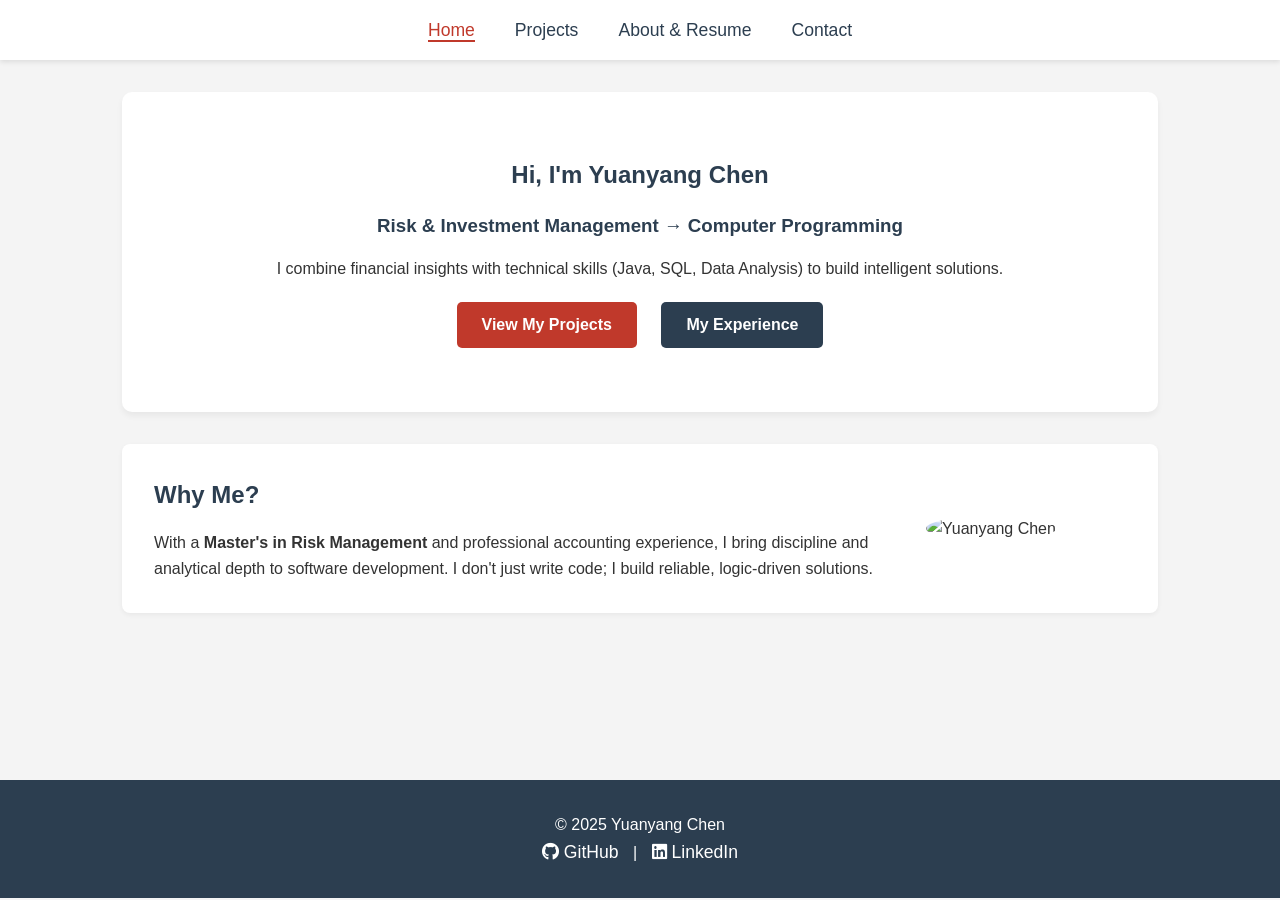
==== index.html @ 5c55e931 "Rename index.htm to index.html in navigation" ====
<!DOCTYPE html>
<html lang="en">
<head>
    <meta charset="UTF-8">
    <meta name="viewport" content="width=device-width, initial-scale=1.0">
    <title>Yuanyang Chen - Portfolio</title>
    <link rel="stylesheet" href="https://cdnjs.cloudflare.com/ajax/libs/font-awesome/6.0.0/css/all.min.css">
    <link rel="stylesheet" href="style.css">
</head>
<body>
    <header>
        <nav>
            <ul>
                <li><a href="index.html" class="active">Home</a></li>
                <li><a href="project.html">Projects</a></li>
                <li><a href="about.html">About & Resume</a></li>
                <li><a href="contact.html">Contact</a></li>
            </ul>
        </nav>
    </header>

    <main>
        <section class="hero">
            <h1>Hi, I'm Yuanyang Chen</h1>
            <h3>Risk & Investment Management → Computer Programming</h3>
            <p>I combine financial insights with technical skills (Java, SQL, Data Analysis) to build intelligent solutions.</p>
            
            <div class="btn-group">
                <a href="project.html" class="btn btn-primary">View My Projects</a>
                <a href="about.html" class="btn btn-secondary">My Experience</a>
            </div>
        </section>

        <section class="resume-section" style="display: flex; align-items: center; gap: 2rem;">
            <div style="flex: 1;">
                <h2>Why Me?</h2>
                <p>With a <strong>Master's in Risk Management</strong> and professional accounting experience, I bring discipline and analytical depth to software development. I don't just write code; I build reliable, logic-driven solutions.</p>
            </div>
            <div style="flex: 0 0 200px;">
                <img src="Image/myself.JPG" alt="Yuanyang Chen" style="width: 100%; border-radius: 50%;">
            </div>
        </section>
    </main>

    <footer>
        <p>© 2025 Yuanyang Chen</p>
        <p>
            <a href="https://github.com/yuanyangCyy" target="_blank"><i class="fab fa-github"></i> GitHub</a> | 
            <a href="https://www.linkedin.com/in/yuanyang-chen-b8113723b" target="_blank"><i class="fab fa-linkedin"></i> LinkedIn</a>
        </p>
    </footer>
</body>
</html>
---- style.css ----
/* style.css - Main Stylesheet */
:root {
    --primary-color: #2c3e50;
    --accent-color: #c0392b;
    --text-color: #333;
    --bg-light: #f4f4f4;
    --white: #ffffff;
}

* {
    margin: 0;
    padding: 0;
    box-sizing: border-box;
}

body {
    font-family: 'Segoe UI', Tahoma, Geneva, Verdana, sans-serif;
    line-height: 1.6;
    color: var(--text-color);
    background-color: var(--bg-light);
}

/* --- Navigation --- */
header {
    background-color: var(--white);
    box-shadow: 0 2px 5px rgba(0,0,0,0.1);
    position: sticky;
    top: 0;
    z-index: 1000;
}

nav ul {
    display: flex;
    justify-content: center;
    list-style: none;
    padding: 1rem;
}

nav ul li {
    margin: 0 20px;
}

nav ul li a {
    text-decoration: none;
    color: var(--primary-color);
    font-weight: 500;
    font-size: 1.1rem;
    transition: color 0.3s;
}

nav ul li a:hover, nav ul li a.active {
    color: var(--accent-color);
    border-bottom: 2px solid var(--accent-color);
}

/* --- Main Layout --- */
main {
    max-width: 1100px;
    margin: 0 auto;
    padding: 2rem;
    min-height: 80vh;
}

h1, h2, h3 {
    color: var(--primary-color);
    margin-bottom: 1rem;
}

/* --- Hero Section (Index) --- */
.hero {
    text-align: center;
    padding: 4rem 1rem;
    background-color: var(--white);
    border-radius: 10px;
    margin-bottom: 2rem;
    box-shadow: 0 4px 6px rgba(0,0,0,0.05);
}

.btn-group {
    margin-top: 20px;
}

.btn {
    display: inline-block;
    padding: 10px 25px;
    margin: 0 10px;
    border-radius: 5px;
    text-decoration: none;
    font-weight: bold;
    transition: background 0.3s;
}

.btn-primary {
    background-color: var(--accent-color);
    color: white;
}

.btn-secondary {
    background-color: var(--primary-color);
    color: white;
}

.btn:hover {
    opacity: 0.9;
}

/* --- Project Cards (Projects) --- */
.project-card {
    background: var(--white);
    border-radius: 8px;
    overflow: hidden;
    margin-bottom: 3rem;
    box-shadow: 0 4px 15px rgba(0,0,0,0.1);
    display: flex;
    flex-direction: column;
}

@media (min-width: 768px) {
    .project-card {
        flex-direction: row;
    }
    .project-card figure {
        flex: 1;
        min-width: 40%;
    }
    .project-card .text {
        flex: 1.5;
        padding: 2rem;
    }
}

.project-card figure {
    background: #eee;
    display: flex;
    flex-direction: column;
    justify-content: center;
    align-items: center;
    padding: 10px;
}

.project-card figure img {
    width: 100%;
    height: auto;
    display: block;
    margin-bottom: 5px;
    border: 1px solid #ddd;
}

.project-card .text {
    padding: 1.5rem;
}

.tag {
    color: var(--accent-color);
    font-size: 0.9rem;
    margin-bottom: 10px;
    display: block;
    font-weight: bold;
    text-transform: uppercase;
}

.btn-github {
    display: inline-block;
    background: #24292e;
    color: white;
    padding: 8px 15px;
    border-radius: 4px;
    text-decoration: none;
    font-size: 0.9rem;
    margin-top: 15px;
}

.btn-github:hover {
    background: #444;
}

/* --- About / Resume Layout --- */
.resume-section {
    background: white;
    padding: 2rem;
    border-radius: 8px;
    margin-bottom: 2rem;
    box-shadow: 0 2px 5px rgba(0,0,0,0.05);
}

.job-item, .edu-item {
    margin-bottom: 1.5rem;
    border-left: 3px solid var(--accent-color);
    padding-left: 15px;
}

.company {
    color: #666;
    font-style: italic;
    margin-bottom: 5px;
}

.skills-grid {
    display: grid;
    grid-template-columns: repeat(auto-fit, minmax(200px, 1fr));
    gap: 1rem;
}

.skill-box {
    background: var(--bg-light);
    padding: 10px;
    border-radius: 5px;
    text-align: center;
    font-weight: bold;
    border: 1px solid #ddd;
}

/* --- Contact Form --- */
form {
    background: white;
    padding: 2rem;
    border-radius: 8px;
    max-width: 600px;
    margin: 0 auto;
}

form label {
    display: block;
    margin-bottom: 5px;
    font-weight: bold;
}

form input, form textarea {
    width: 100%;
    padding: 10px;
    margin-bottom: 15px;
    border: 1px solid #ddd;
    border-radius: 4px;
    font-family: inherit;
}

form button {
    background: var(--accent-color);
    color: white;
    border: none;
    padding: 10px 20px;
    cursor: pointer;
    font-size: 1rem;
    border-radius: 4px;
}

form button:hover {
    background: #a93226;
}

/* --- Footer --- */
footer {
    text-align: center;
    padding: 2rem;
    background: var(--primary-color);
    color: white;
    margin-top: auto;
}

footer a {
    color: white;
    margin: 0 10px;
    text-decoration: none;
    font-size: 1.1rem;
}

footer a:hover {
    text-decoration: underline;
}
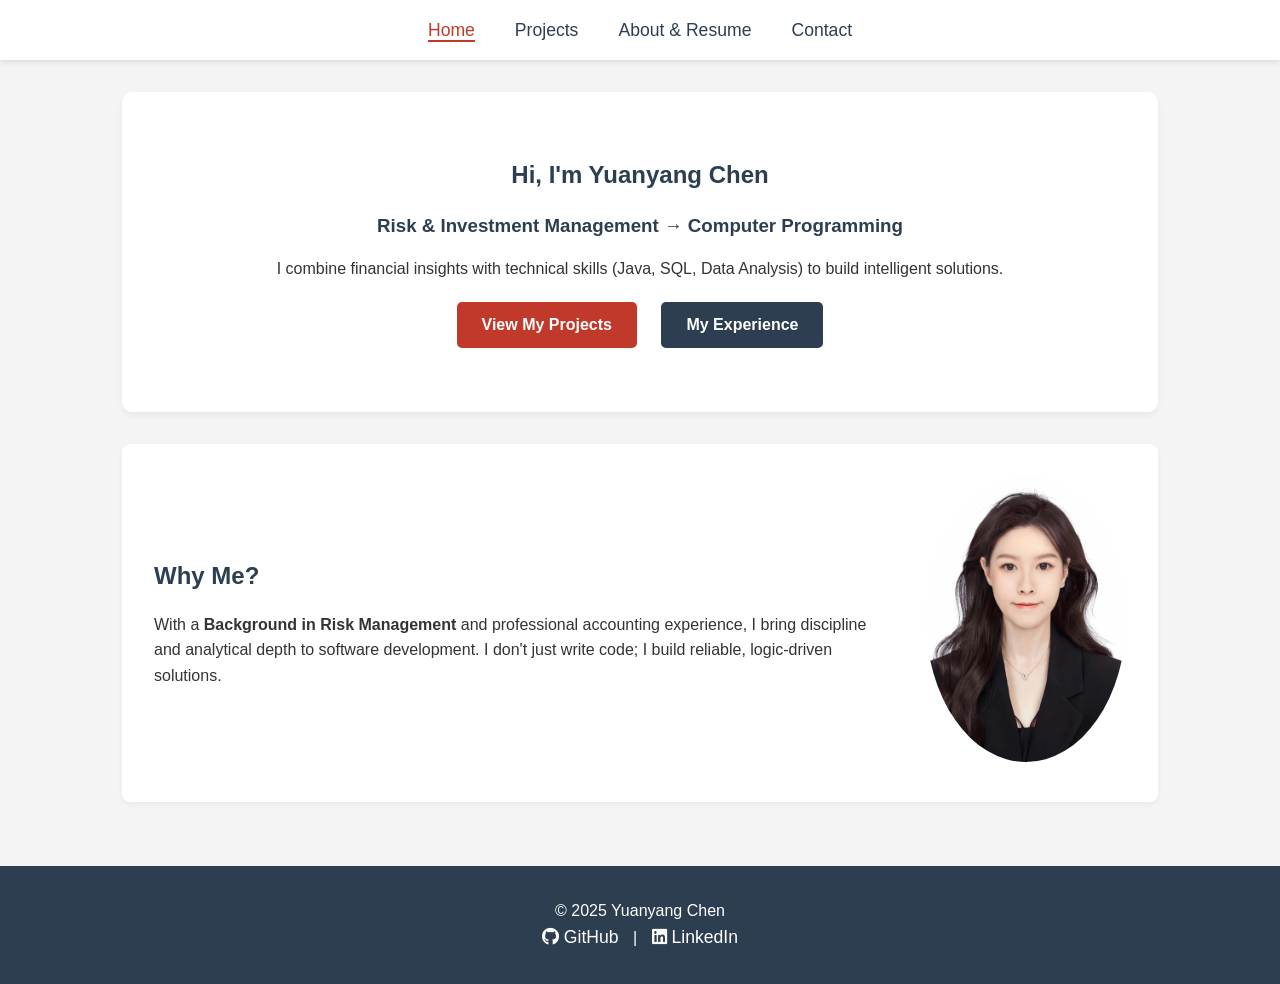
==== commit 19e950b1: "Update paragraph to reflect background change" ====
--- a/index.html
+++ b/index.html
@@ -34,7 +34,7 @@
         <section class="resume-section" style="display: flex; align-items: center; gap: 2rem;">
             <div style="flex: 1;">
                 <h2>Why Me?</h2>
-                <p>With a <strong>Master's in Risk Management</strong> and professional accounting experience, I bring discipline and analytical depth to software development. I don't just write code; I build reliable, logic-driven solutions.</p>
+                <p>With a <strong>Background in Risk Management</strong> and professional accounting experience, I bring discipline and analytical depth to software development. I don't just write code; I build reliable, logic-driven solutions.</p>
             </div>
             <div style="flex: 0 0 200px;">
                 <img src="Image/myself.JPG" alt="Yuanyang Chen" style="width: 100%; border-radius: 50%;">
